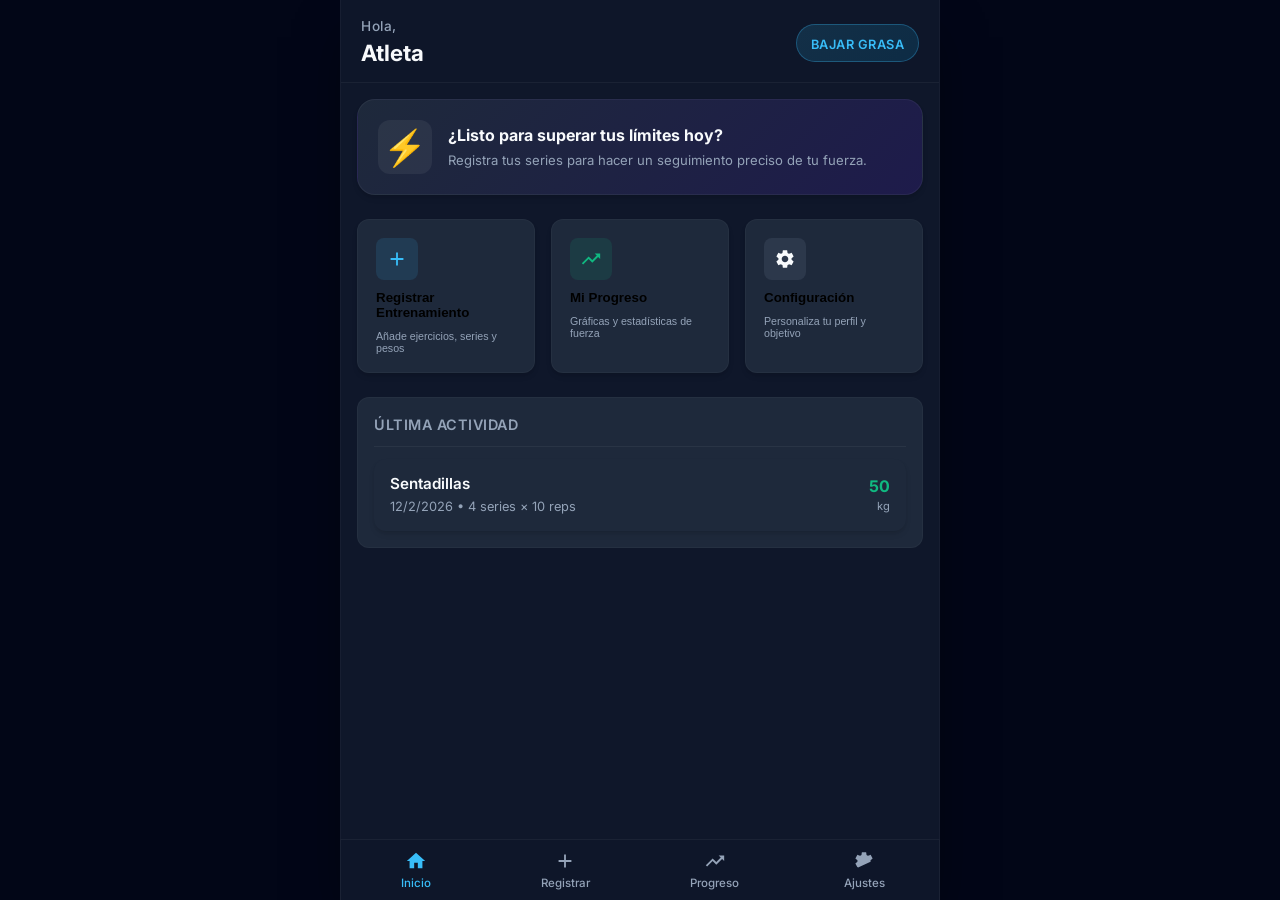
==== index.html @ 79e80cea "build: initialize Android project structure Set up Android module configuration, WebView-based UI, a" ====
<!DOCTYPE html>
<html lang="es">
<head>
  <meta charset="UTF-8">
  <meta name="viewport: " content="width=device-width, initial-scale=1.0, maximum-scale=1.0, user-scalable=no, viewport-fit=cover">
  <title>Mi Entrenamiento</title>
  
  <!-- PWA Meta Tags -->
  <link rel="manifest" href="manifest.json">
  <meta name="theme-color" content="#0f172a">
  <meta name="apple-mobile-web-app-capable" content="yes">
  <meta name="apple-mobile-web-app-status-bar-style" content="black-translucent">
  <link rel="apple-touch-icon" href="icon-192.png">
  
  <!-- Estilos -->
  <link rel="stylesheet" href="styles.css">
  
  <!-- Google Fonts: Inter para un look moderno y limpio -->
  <link rel="preconnect" href="https://fonts.googleapis.com">
  <link rel="preconnect" href="https://fonts.gstatic.com" crossorigin>
  <link href="https://fonts.googleapis.com/css2?family=Inter:wght@300;400;500;600;700;800&display=swap" rel="stylesheet">
</head>
<body>

  <!-- App Shell -->
  <div class="app-container">
    
    <!-- Header Principal -->
    <header class="main-header">
      <div class="header-content">
        <div class="user-greeting">
          <span class="greeting-text">Hola,</span>
          <h1 id="header-user-name" class="user-name">Atleta</h1>
        </div>
        <div class="user-badge" id="header-user-badge">
          <span id="user-objective-badge">Ganar masa</span>
        </div>
      </div>
    </header>

    <!-- Pestañas de Navegación / Pantalla de Inicio -->
    <main class="app-main">
      
      <!-- VISTA INICIO -->
      <section id="view-inicio" class="view active">
        <div class="welcome-card">
          <div class="welcome-icon">⚡</div>
          <div class="welcome-text">
            <h2>¿Listo para superar tus límites hoy?</h2>
            <p>Registra tus series para hacer un seguimiento preciso de tu fuerza.</p>
          </div>
        </div>

        <div class="menu-grid">
          <button class="menu-card" onclick="switchView('view-registrar')">
            <div class="card-icon register-icon">
              <svg xmlns="http://www.w3.org/2000/svg" viewBox="0 0 24 24" fill="currentColor">
                <path d="M19 13h-6v6h-2v-6H5v-2h6V5h2v6h6v2z"/>
              </svg>
            </div>
            <h3>Registrar Entrenamiento</h3>
            <p>Añade ejercicios, series y pesos</p>
          </button>

          <button class="menu-card" onclick="switchView('view-progreso')">
            <div class="card-icon progress-icon">
              <svg xmlns="http://www.w3.org/2000/svg" viewBox="0 0 24 24" fill="currentColor">
                <path d="M16 6l2.29 2.29-4.88 4.88-4-4L2 16.59 3.41 18l6-6 4 4 6.3-6.29L22 12V6h-6z"/>
              </svg>
            </div>
            <h3>Mi Progreso</h3>
            <p>Gráficas y estadísticas de fuerza</p>
          </button>

          <button class="menu-card" onclick="switchView('view-configuracion')">
            <div class="card-icon config-icon">
              <svg xmlns="http://www.w3.org/2000/svg" viewBox="0 0 24 24" fill="currentColor">
                <path d="M19.14 12.94c.04-.3.06-.61.06-.94 0-.32-.02-.64-.07-.94l2.03-1.58c.18-.14.23-.41.12-.61l-1.92-3.32c-.12-.22-.37-.29-.59-.22l-2.39.96c-.5-.38-1.03-.7-1.62-.94l-.36-2.54c-.04-.24-.24-.41-.48-.41h-3.84c-.24 0-.43.17-.47.41l-.36 2.54c-.59.24-1.13.57-1.62.94l-2.39-.96c-.22-.08-.47 0-.59.22L2.74 8.87c-.12.21-.08.47.12.61l2.03 1.58c-.05.3-.09.63-.09.94s.02.64.07.94l-2.03 1.58c-.18.14-.23.41-.12.61l1.92 3.32c.12.22.37.29.59.22l2.39-.96c.5.38 1.03.7 1.62.94l.36 2.54c.05.24.24.41.48.41h3.84c.24 0 .44-.17.47-.41l.36-2.54c.59-.24 1.13-.56 1.62-.94l2.39.96c.22.08.47 0 .59-.22l1.92-3.32c.12-.22.07-.47-.12-.61l-2.01-1.58zM12 15.6c-1.98 0-3.6-1.62-3.6-3.6s1.62-3.6 3.6-3.6 3.6 1.62 3.6 3.6-1.62 3.6-3.6 3.6z"/>
              </svg>
            </div>
            <h3>Configuración</h3>
            <p>Personaliza tu perfil y objetivo</p>
          </button>
        </div>

        <!-- Resumen rápido de la última actividad -->
        <div class="recent-box">
          <div class="box-header">
            <h4>Última Actividad</h4>
          </div>
          <div id="quick-recent-workout" class="quick-status-empty">
            No hay entrenamientos registrados aún. ¡Registra el primero!
          </div>
        </div>
      </section>

      <!-- VISTA REGISTRAR -->
      <section id="view-registrar" class="view">
        <div class="section-nav">
          <button class="btn-back" onclick="switchView('view-inicio')">
            <svg xmlns="http://www.w3.org/2000/svg" viewBox="0 0 24 24" fill="currentColor" width="24" height="24">
              <path d="M20 11H7.83l5.59-5.59L12 4l-8 8 8 8 1.41-1.41L7.83 13H20v-2z"/>
            </svg>
            <span>Atrás</span>
          </button>
          <h2>Nuevo Registro</h2>
        </div>

        <form id="workout-form" class="custom-form">
          <div class="form-group">
            <label for="workout-type">Ejercicio o Grupo Muscular</label>
            <input type="text" id="workout-type" placeholder="Ej. Press Banca, Sentadillas, Espalda" required list="exercise-suggestions">
            <datalist id="exercise-suggestions">
              <option value="Sentadillas">
              <option value="Press de Banca">
              <option value="Peso Muerto">
              <option value="Dominadas">
              <option value="Prensa de Piernas">
              <option value="Press Militar">
              <option value="Curl de Bíceps">
              <option value="Extensión de Tríceps">
              <option value="Remo con Barra">
              <option value="Zancadas">
            </datalist>
          </div>

          <div class="form-row">
            <div class="form-group">
              <label for="workout-sets">Series</label>
              <input type="number" id="workout-sets" min="1" max="20" value="4" required>
            </div>
            <div class="form-group">
              <label for="workout-reps">Reps (Promedio)</label>
              <input type="number" id="workout-reps" min="1" max="100" value="10" required>
            </div>
            <div class="form-group">
              <label for="workout-weight">Peso (kg)</label>
              <input type="number" id="workout-weight" min="0" max="1000" step="0.5" value="60" required>
            </div>
          </div>

          <div class="form-group">
            <label for="workout-notes">Notas / Observaciones</label>
            <textarea id="workout-notes" rows="2" placeholder="Ej. Sentí buena congestión, subir peso la próxima semana"></textarea>
          </div>

          <button type="submit" class="btn-primary">
            <span>Guardar Entrenamiento</span>
            <svg xmlns="http://www.w3.org/2000/svg" viewBox="0 0 24 24" fill="currentColor" width="20" height="20">
              <path d="M9 16.17L4.83 12l-1.42 1.41L9 19 21 7l-1.41-1.41z"/>
            </svg>
          </button>
        </form>

        <div class="records-container">
          <h3 class="container-title">Historial Reciente</h3>
          <div id="workout-list" class="list-placeholder">
            <!-- Los registros se inyectarán aquí dinámicamente -->
          </div>
        </div>
      </section>

      <!-- VISTA PROGRESO -->
      <section id="view-progreso" class="view">
        <div class="section-nav">
          <button class="btn-back" onclick="switchView('view-inicio')">
            <svg xmlns="http://www.w3.org/2000/svg" viewBox="0 0 24 24" fill="currentColor" width="24" height="24">
              <path d="M20 11H7.83l5.59-5.59L12 4l-8 8 8 8 1.41-1.41L7.83 13H20v-2z"/>
            </svg>
            <span>Atrás</span>
          </button>
          <h2>Mi Progreso</h2>
        </div>

        <div class="chart-card">
          <div class="chart-header">
            <h3>Evolución de Cargas</h3>
            <select id="chart-exercise-filter" class="chart-select">
              <option value="all">Todos los Ejercicios</option>
            </select>
          </div>
          
          <div class="canvas-wrapper">
            <canvas id="progress-canvas"></canvas>
            <div id="no-chart-data" class="chart-empty-msg">
              Registra diferentes entrenamientos para trazar tu gráfica de progreso.
            </div>
          </div>
          <div class="chart-legend">
            <span class="legend-item"><span class="dot primary"></span> Carga Máxima (kg)</span>
            <span class="legend-item"><span class="dot secondary"></span> Volumen (Series × Reps)</span>
          </div>
        </div>

        <!-- Estadísticas -->
        <div class="stats-grid">
          <div class="stat-card">
            <span class="stat-label">Total Entrenamientos</span>
            <span id="stat-total-workouts" class="stat-value">0</span>
          </div>
          <div class="stat-card">
            <span class="stat-label">Carga Máxima</span>
            <span id="stat-max-weight" class="stat-value">0 kg</span>
          </div>
        </div>

        <div class="danger-zone">
          <h3>Borrar Datos</h3>
          <p>Esta acción eliminará de forma permanente todo tu historial de entrenamiento y configuración local.</p>
          <button id="btn-clear-data" class="btn-danger">
            <svg xmlns="http://www.w3.org/2000/svg" viewBox="0 0 24 24" fill="currentColor" width="18" height="18">
              <path d="M6 19c0 1.1.9 2 2 2h8c1.1 0 2-.9 2-2V7H6v12zM19 4h-3.5l-1-1h-5l-1 1H5v2h14V4z"/>
            </svg>
            <span>Reiniciar Todos los Datos</span>
          </button>
        </div>
      </section>

      <!-- VISTA CONFIGURACION -->
      <section id="view-configuracion" class="view">
        <div class="section-nav">
          <button class="btn-back" onclick="switchView('view-inicio')">
            <svg xmlns="http://www.w3.org/2000/svg" viewBox="0 0 24 24" fill="currentColor" width="24" height="24">
              <path d="M20 11H7.83l5.59-5.59L12 4l-8 8 8 8 1.41-1.41L7.83 13H20v-2z"/>
            </svg>
            <span>Atrás</span>
          </button>
          <h2>Configuración</h2>
        </div>

        <form id="config-form" class="custom-form">
          <div class="form-group">
            <label for="user-name-input">Nombre del Deportista / Cliente</label>
            <input type="text" id="user-name-input" placeholder="Tu nombre o Nickname" required>
          </div>

          <div class="form-group">
            <label>Objetivo de Entrenamiento</label>
            <div class="radio-selectors">
              <label class="radio-card">
                <input type="radio" name="user-objective" value="Bajar grasa" checked>
                <div class="radio-content">
                  <span class="radio-emoji">💪</span>
                  <div class="radio-txt">
                    <span class="radio-title">Bajar grasa</span>
                    <span class="radio-desc">Déficit calórico, tonificación muscular extrema</span>
                  </div>
                </div>
              </label>

              <label class="radio-card">
                <input type="radio" name="user-objective" value="Ganar masa">
                <div class="radio-content">
                  <span class="radio-emoji">🔥</span>
                  <div class="radio-txt">
                    <span class="radio-title">Ganar masa muscular</span>
                    <span class="radio-desc">Superavit calórico, hipertrofia enfocada</span>
                  </div>
                </div>
              </label>

              <label class="radio-card">
                <input type="radio" name="user-objective" value="Tonificar">
                <div class="radio-content">
                  <span class="radio-emoji">✨</span>
                  <div class="radio-txt">
                    <span class="radio-title">Tonificar y Fuerza</span>
                    <span class="radio-desc">Mantenimiento de grasa, ganancia de potencia</span>
                  </div>
                </div>
              </label>
            </div>
          </div>

          <button type="submit" class="btn-primary">
            <span>Guardar Configuración</span>
            <svg xmlns="http://www.w3.org/2000/svg" viewBox="0 0 24 24" fill="currentColor" width="20" height="20">
              <path d="M9 16.17L4.83 12l-1.42 1.41L9 19 21 7l-1.41-1.41z"/>
            </svg>
          </button>
        </form>

        <div class="about-card">
          <h4>Acerca de la App</h4>
          <p>Entrenamiento Tracker PWA. Funciona 100% offline y almacena localmente todos tus registros de forma segura.</p>
          <div class="pwa-badge">Versión 1.1.0 • PWA Autónoma</div>
        </div>
      </section>

    </main>

    <!-- Barra de Navegación Nav-Bar Inferior Móvil -->
    <nav class="bottom-nav">
      <button class="nav-item active" id="nav-inicio" onclick="switchView('view-inicio')">
        <svg xmlns="http://www.w3.org/2000/svg" viewBox="0 0 24 24" fill="currentColor" class="nav-icon">
          <path d="M10 20v-6h4v6h5v-8h3L12 3 2 12h3v8z"/>
        </svg>
        <span>Inicio</span>
      </button>
      <button class="nav-item" id="nav-registrar" onclick="switchView('view-registrar')">
        <svg xmlns="http://www.w3.org/2000/svg" viewBox="0 0 24 24" fill="currentColor" class="nav-icon">
          <path d="M19 13h-6v6h-2v-6H5v-2h6V5h2v6h6v2z"/>
        </svg>
        <span>Registrar</span>
      </button>
      <button class="nav-item" id="nav-progreso" onclick="switchView('view-progreso')">
        <svg xmlns="http://www.w3.org/2000/svg" viewBox="0 0 24 24" fill="currentColor" class="nav-icon">
          <path d="M16 6l2.29 2.29-4.88 4.88-4-4L2 16.59 3.41 18l6-6 4 4 6.3-6.29L22 12V6h-6z"/>
        </svg>
        <span>Progreso</span>
      </button>
      <button class="nav-item" id="nav-configuracion" onclick="switchView('view-configuracion')">
        <svg xmlns="http://www.w3.org/2000/svg" viewBox="0 0 24 24" fill="currentColor" class="nav-icon">
          <path d="M19.14 12.94c.04-.3.06-.61.06-.94 0-.32-.02-.64-.07-.94l2.03-1.58c.18-.14.23-.41.12-.61l-1.92-3.32c-.12-.22-.37-.29-.59-.22l-2.39.96c-.5-.38-1.03-.7-1.62-.94l-.36-2.54c-.04-.24-.24-.41-.48-.41h-3.84c-.24 0-.43.17-.47.41l-.36 2.54c-.59.24-1.13.57-1.62.94l-2.39-.96c-.22-.08-.47 0-.59.22L2.74 8.87c-.12.21-.08.47.12.61l2.03 1.58c-.05.3-.09.63-.09.94s.02.64.07.94l-2.03 1.58c-.18.14-.23.41-.12.61l1.92 3.32.37.29c.22-.08.47 0 .59.22O"/>
        </svg>
        <span>Ajustes</span>
      </button>
    </nav>
  </div>

  <script src="app.js"></script>
</body>
</html>
---- styles.css ----
/* ==========================================================================
   FITNESS TRACKER - ESTILOS PRINCIPALES
   ========================================================================== */

:root {
  --color-bg: #0f172a;       /* Slate 900 */
  --color-bg-card: #1e293b;  /* Slate 800 */
  --color-bg-input: #334155; /* Slate 700 */
  --color-border: #475569;   /* Slate 600 */
  --color-text-primary: #f8fafc; /* Slate 50 */
  --color-text-secondary: #94a3b8; /* Slate 400 */
  
  --color-primary: #38bdf8;  /* Sky 400 */
  --color-primary-dark: #0ea5e9; /* Sky 500 */
  --color-accent: #10b981;   /* Emerald 500 */
  --color-danger: #ef4444;   /* Red 500 */
  --color-danger-hover: #dc2626; /* Red 600 */
  
  --font-family: 'Inter', -apple-system, BlinkMacSystemFont, "Segoe UI", Roboto, Helvetica, Arial, sans-serif;
  --radius-sm: 8px;
  --radius-md: 12px;
  --radius-lg: 18px;
  --transition: all 0.25s cubic-bezier(0.4, 0, 0.2, 1);
  --shadow: 0 4px 6px -1px rgb(0 0 0 / 0.1), 0 2px 4px -2px rgb(0 0 0 / 0.1);
}

/* Reset general */
* {
  box-sizing: border-box;
  margin: 0;
  padding: 0;
  -webkit-tap-highlight-color: transparent; /* Quita el destello al pulsar en celulares */
}

body {
  font-family: var(--font-family);
  background-color: var(--color-bg);
  color: var(--color-text-primary);
  line-height: 1.5;
  width: 100vw;
  overflow-x: hidden;
  display: flex;
  justify-content: center;
}

/* App Wrapper */
.app-container {
  display: flex;
  flex-direction: column;
  width: 100%;
  max-width: 600px; /* Limita el ancho para pantallas grandes */
  min-height: 100vh;
  padding-bottom: 74px; /* Espacio para barra de navegación inferior */
  position: relative;
}

/* Header */
.main-header {
  background-color: rgba(15, 23, 42, 0.85);
  backdrop-filter: blur(8px);
  border-bottom: 1px solid rgba(255, 255, 255, 0.05);
  padding: 16px 20px 12px;
  position: sticky;
  top: 0;
  z-index: 100;
}

.header-content {
  display: flex;
  justify-content: space-between;
  align-items: center;
}

.user-greeting {
  display: flex;
  flex-direction: column;
}

.greeting-text {
  font-size: 0.85em;
  color: var(--color-text-secondary);
  font-weight: 500;
  letter-spacing: 0.5px;
}

.user-name {
  font-size: 1.4em;
  font-weight: 700;
  color: var(--color-text-primary);
}

.user-badge {
  background: linear-gradient(135deg, rgba(56, 189, 248, 0.15) 0%, rgba(14, 165, 233, 0.15) 100%);
  border: 1px solid rgba(56, 189, 248, 0.3);
  padding: 6px 14px;
  border-radius: 999px;
}

.user-badge span {
  font-size: 0.8em;
  font-weight: 600;
  color: var(--color-primary);
  text-transform: uppercase;
  letter-spacing: 0.5px;
}

/* Contenedor Main */
.app-main {
  flex: 1;
  padding: 16px;
  overflow-y: auto;
}

/* Control de Vistas */
.view {
  display: none;
  opacity: 0;
  transform: translateY(10px);
  transition: var(--transition);
}

.view.active {
  display: block;
  opacity: 1;
  transform: translateY(0);
}

/* Vista Inicio: Tarjeta de bienvenida */
.welcome-card {
  background: linear-gradient(135deg, var(--color-bg-card) 0%, #1e1b4b 100%);
  border: 1px solid rgba(255, 255, 255, 0.05);
  padding: 20px;
  border-radius: var(--radius-lg);
  margin-bottom: 24px;
  display: flex;
  align-items: center;
  gap: 16px;
  box-shadow: var(--shadow);
}

.welcome-icon {
  font-size: 2.2em;
  width: 54px;
  height: 54px;
  background-color: rgba(255, 255, 255, 0.06);
  border-radius: var(--radius-md);
  display: flex;
  align-items: center;
  justify-content: center;
}

.welcome-text h2 {
  font-size: 1em;
  font-weight: 700;
  margin-bottom: 4px;
}

.welcome-text p {
  font-size: 0.82em;
  color: var(--color-text-secondary);
}

/* Rejilla de Menú */
.menu-grid {
  display: grid;
  grid-template-columns: 1fr;
  gap: 16px;
  margin-bottom: 24px;
}

.menu-card {
  background-color: var(--color-bg-card);
  border: 1px solid rgba(255, 255, 255, 0.03);
  padding: 18px;
  border-radius: var(--radius-md);
  text-align: left;
  cursor: pointer;
  transition: var(--transition);
  display: flex;
  flex-direction: column;
  gap: 10px;
  box-shadow: var(--shadow);
}

.menu-card:active {
  transform: scale(0.97);
  background-color: var(--color-bg-input);
}

.card-icon {
  width: 42px;
  height: 42px;
  border-radius: var(--radius-sm);
  display: flex;
  align-items: center;
  justify-content: center;
}

.card-icon svg {
  width: 22px;
  height: 22px;
}

.register-icon {
  background-color: rgba(56, 189, 248, 0.12);
  color: var(--color-primary);
}

.progress-icon {
  background-color: rgba(16, 185, 129, 0.12);
  color: var(--color-accent);
}

.config-icon {
  background-color: rgba(148, 163, 184, 0.12);
  color: var(--color-text-primary);
}

.menu-card h3 {
  font-size: 1em;
  font-weight: 600;
}

.menu-card p {
  font-size: 0.8em;
  color: var(--color-text-secondary);
}

/* Caja de actividad reciente */
.recent-box {
  background-color: var(--color-bg-card);
  border-radius: var(--radius-md);
  border: 1px solid rgba(255, 255, 255, 0.03);
  padding: 16px;
}

.box-header {
  border-bottom: 1px solid rgba(255, 255, 255, 0.05);
  padding-bottom: 10px;
  margin-bottom: 12px;
}

.box-header h4 {
  font-size: 0.9em;
  font-weight: 600;
  text-transform: uppercase;
  color: var(--color-text-secondary);
  letter-spacing: 0.5px;
}

.quick-status-empty {
  font-size: 0.85em;
  color: var(--color-text-secondary);
  text-align: center;
  padding: 12px;
}

/* Nav de Secciones */
.section-nav {
  display: flex;
  align-items: center;
  gap: 12px;
  margin-bottom: 20px;
}

.btn-back {
  background-color: var(--color-bg-card);
  border: 1px solid rgba(255, 255, 255, 0.05);
  color: var(--color-text-primary);
  padding: 8px 12px;
  border-radius: var(--radius-sm);
  font-size: 0.8em;
  font-weight: 500;
  cursor: pointer;
  display: flex;
  align-items: center;
  gap: 6px;
  transition: var(--transition);
}

.btn-back:active {
  background-color: var(--color-bg-input);
}

.btn-back svg {
  fill: var(--color-text-primary);
  width: 16px;
  height: 16px;
}

.section-nav h2 {
  font-size: 1.25em;
  font-weight: 700;
}

/* Formularios */
.custom-form {
  background-color: var(--color-bg-card);
  border-radius: var(--radius-md);
  padding: 20px;
  box-shadow: var(--shadow);
  margin-bottom: 24px;
}

.form-group {
  margin-bottom: 16px;
  display: flex;
  flex-direction: column;
  gap: 6px;
}

.form-group label {
  font-size: 0.82em;
  font-weight: 500;
  color: var(--color-text-secondary);
}

.form-group input,
.form-group textarea,
.form-group select {
  background-color: var(--color-bg-input);
  border: 1px solid rgba(255, 255, 255, 0.05);
  color: var(--color-text-primary);
  font-family: var(--font-family);
  font-size: 0.95em;
  padding: 12px 14px;
  border-radius: var(--radius-sm);
  outline: none;
  width: 100%;
  transition: var(--transition);
}

.form-group input:focus,
.form-group textarea:focus,
.form-group select:focus {
  border-color: var(--color-primary);
  box-shadow: 0 0 0 3px rgba(56, 189, 248, 0.15);
}

.form-row {
  display: grid;
  grid-template-columns: 1fr 1fr 1fr;
  gap: 10px;
}

/* Botones */
.btn-primary {
  background: linear-gradient(135deg, var(--color-primary) 0%, var(--color-primary-dark) 100%);
  color: #000;
  font-weight: 700;
  font-size: 0.95em;
  padding: 14px;
  border: none;
  border-radius: var(--radius-sm);
  cursor: pointer;
  display: flex;
  align-items: center;
  justify-content: center;
  gap: 10px;
  width: 100%;
  box-shadow: 0 4px 10px rgba(56, 189, 248, 0.15);
  transition: var(--transition);
}

.btn-primary svg {
  fill: #000;
}

.btn-primary:active {
  transform: translateY(1px);
  filter: brightness(0.9);
}

/* Lista de registros */
.records-container {
  margin-top: 12px;
}

.container-title {
  font-size: 0.95em;
  font-weight: 600;
  margin-bottom: 12px;
  color: var(--color-text-secondary);
}

.list-placeholder {
  display: flex;
  flex-direction: column;
  gap: 10px;
}

.workout-item {
  background-color: var(--color-bg-card);
  border-radius: var(--radius-md);
  padding: 14px 16px;
  display: flex;
  justify-content: space-between;
  align-items: center;
  box-shadow: var(--shadow);
}

.item-info {
  display: flex;
  flex-direction: column;
  gap: 2px;
}

.item-title {
  font-weight: 600;
  font-size: 0.95em;
}

.item-meta {
  font-size: 0.8em;
  color: var(--color-text-secondary);
}

.item-notes {
  font-size: 0.76em;
  color: var(--color-primary);
  margin-top: 4px;
  font-style: italic;
}

.item-metrics {
  text-align: right;
  font-size: 1em;
  font-weight: 700;
  color: var(--color-accent);
}

.item-metrics span {
  font-size: 0.7em;
  color: var(--color-text-secondary);
  font-weight: 400;
  display: block;
}

.no-workouts {
  text-align: center;
  padding: 30px;
  background-color: var(--color-bg-card);
  border-radius: var(--radius-md);
  font-size: 0.85em;
  color: var(--color-text-secondary);
  border: 1px dashed rgba(255, 255, 255, 0.05);
}

/* Gráfico */
.chart-card {
  background-color: var(--color-bg-card);
  border-radius: var(--radius-md);
  padding: 16px;
  box-shadow: var(--shadow);
  margin-bottom: 20px;
}

.chart-header {
  display: flex;
  justify-content: space-between;
  align-items: center;
  margin-bottom: 16px;
}

.chart-header h3 {
  font-size: 0.95em;
  font-weight: 600;
}

.chart-select {
  background-color: var(--color-bg-input);
  border: 1px solid rgba(255, 255, 255, 0.05);
  color: var(--color-text-primary);
  font-size: 0.8em;
  padding: 6px 10px;
  border-radius: var(--radius-sm);
  outline: none;
  cursor: pointer;
}

.canvas-wrapper {
  position: relative;
  width: 100%;
  height: 200px;
}

canvas {
  width: 100%;
  height: 100%;
}

.chart-empty-msg {
  position: absolute;
  top: 0;
  left: 0;
  width: 100%;
  height: 100%;
  display: flex;
  align-items: center;
  justify-content: center;
  background-color: rgba(30, 41, 59, 0.95);
  font-size: 0.8em;
  color: var(--color-text-secondary);
  text-align: center;
  padding: 20px;
  border-radius: var(--radius-sm);
  box-sizing: border-box;
}

.chart-legend {
  display: flex;
  justify-content: center;
  gap: 16px;
  font-size: 0.72em;
  color: var(--color-text-secondary);
  margin-top: 12px;
}

.legend-item {
  display: flex;
  align-items: center;
  gap: 6px;
}

.dot {
  width: 8px;
  height: 8px;
  border-radius: 50%;
  display: inline-block;
}

.dot.primary {
  background-color: var(--color-primary);
}

.dot.secondary {
  background-color: var(--color-accent);
}

/* Stats */
.stats-grid {
  display: grid;
  grid-template-columns: 1fr 1fr;
  gap: 12px;
  margin-bottom: 24px;
}

.stat-card {
  background-color: var(--color-bg-card);
  padding: 16px;
  border-radius: var(--radius-md);
  display: flex;
  flex-direction: column;
  gap: 4px;
  box-shadow: var(--shadow);
}

.stat-label {
  font-size: 0.75em;
  color: var(--color-text-secondary);
  font-weight: 500;
}

.stat-value {
  font-size: 1.3em;
  font-weight: 700;
  color: var(--color-primary);
}

/* Zona de peligro */
.danger-zone {
  background-color: rgba(239, 68, 68, 0.04);
  border: 1px solid rgba(239, 68, 68, 0.15);
  border-radius: var(--radius-md);
  padding: 16px;
}

.danger-zone h3 {
  font-size: 0.9em;
  font-weight: 600;
  color: var(--color-danger);
  margin-bottom: 4px;
}

.danger-zone p {
  font-size: 0.78em;
  color: var(--color-text-secondary);
  margin-bottom: 12px;
}

.btn-danger {
  background-color: var(--color-danger);
  color: #fff;
  border: none;
  font-weight: 600;
  font-size: 0.85em;
  padding: 10px 14px;
  border-radius: var(--radius-sm);
  cursor: pointer;
  display: flex;
  align-items: center;
  justify-content: center;
  gap: 8px;
  transition: var(--transition);
}

.btn-danger:active {
  background-color: var(--color-danger-hover);
}

.btn-danger svg {
  fill: #fff;
}

/* Controles Radio Custom (Objetivos) */
.radio-selectors {
  display: flex;
  flex-direction: column;
  gap: 10px;
}

.radio-card {
  cursor: pointer;
  position: relative;
}

.radio-card input {
  position: absolute;
  opacity: 0;
  width: 0;
  height: 0;
}

.radio-content {
  background-color: var(--color-bg-input);
  border: 1px solid rgba(255, 255, 255, 0.05);
  border-radius: var(--radius-md);
  padding: 14px;
  display: flex;
  align-items: center;
  gap: 12px;
  transition: var(--transition);
}

.radio-emoji {
  font-size: 1.4em;
  background-color: rgba(255, 255, 255, 0.05);
  padding: 8px;
  border-radius: var(--radius-sm);
  display: flex;
  align-items: center;
  justify-content: center;
}

.radio-txt {
  display: flex;
  flex-direction: column;
}

.radio-title {
  font-size: 0.88em;
  font-weight: 600;
}

.radio-desc {
  font-size: 0.74em;
  color: var(--color-text-secondary);
}

.radio-card input:checked + .radio-content {
  border-color: var(--color-primary);
  background-color: rgba(56, 189, 248, 0.05);
  box-shadow: 0 0 0 1px var(--color-primary);
}

.about-card {
  margin-top: 24px;
  text-align: center;
}

.about-card h4 {
  font-size: 0.85em;
  color: var(--color-text-secondary);
}

.about-card p {
  font-size: 0.78em;
  color: var(--color-text-secondary);
  margin: 6px 0 12px;
}

.pwa-badge {
  display: inline-block;
  font-size: 0.7em;
  font-weight: 600;
  background-color: var(--color-bg-input);
  padding: 4px 10px;
  border-radius: 999px;
  color: var(--color-accent);
}

/* Nav Bar Inferior */
.bottom-nav {
  position: fixed;
  bottom: 0;
  left: 50%;
  transform: translateX(-50%);
  width: 100%;
  max-width: 600px;
  background-color: rgba(15, 23, 42, 0.95);
  border-top: 1px solid rgba(255, 255, 255, 0.05);
  backdrop-filter: blur(10px);
  display: flex;
  justify-content: space-around;
  padding: 10px 0 calc(10px + env(safe-area-inset-bottom));
  z-index: 200;
}

.nav-item {
  background: none;
  border: none;
  color: var(--color-text-secondary);
  cursor: pointer;
  display: flex;
  flex-direction: column;
  align-items: center;
  gap: 4px;
  font-family: var(--font-family);
  font-size: 0.72em;
  font-weight: 500;
  flex: 1;
  transition: var(--transition);
}

.nav-icon {
  width: 22px;
  height: 22px;
  fill: var(--color-text-secondary);
  transition: var(--transition);
}

.nav-item.active {
  color: var(--color-primary);
}

.nav-item.active .nav-icon {
  fill: var(--color-primary);
}

/* Ajustes para tabletas y computadoras */
@media (min-width: 600px) {
  body {
    background-color: #020617; /* Slate 950 */
  }
  .app-container {
    background-color: var(--color-bg);
    border-left: 1px solid rgba(255, 255, 255, 0.03);
    border-right: 1px solid rgba(255, 255, 255, 0.03);
    box-shadow: 0 25px 50px -12px rgb(0 0 0 / 0.5);
  }
  .bottom-nav {
    border-left: 1px solid rgba(255, 255, 255, 0.05);
    border-right: 1px solid rgba(255, 255, 255, 0.05);
  }
  .menu-grid {
    grid-template-columns: 1fr 1fr 1fr;
  }
}
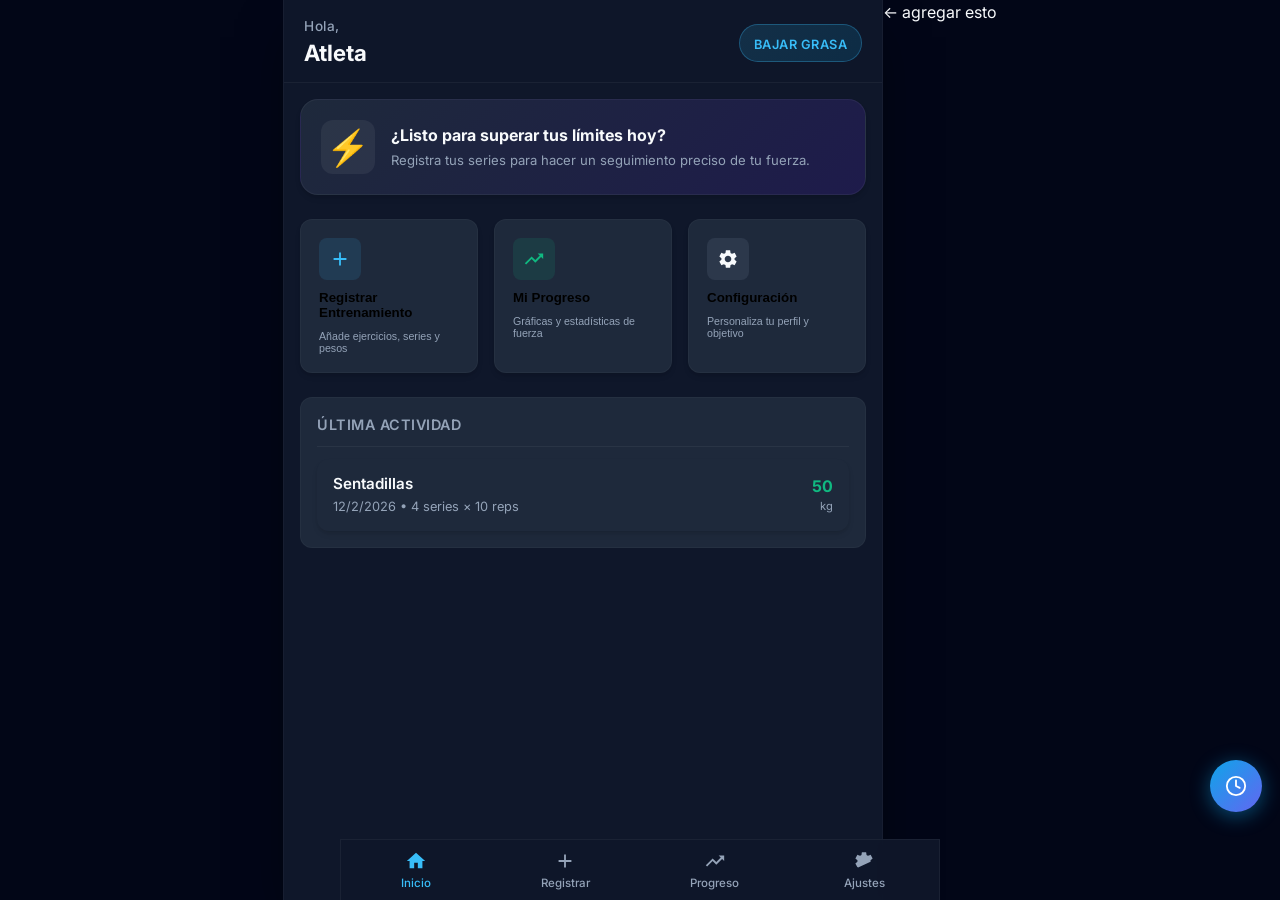
==== commit d95feb89: "Add timer.js script reference to index.html Added a new script reference for timer.js." ====
--- a/index.html
+++ b/index.html
@@ -318,6 +318,7 @@
     </nav>
   </div>
 
-  <script src="app.js"></script>
+  <script src="app.js"><script src="app.js"></script>
+<script src="timer.js"></script>  ← agregar esto
 </body>
 </html>
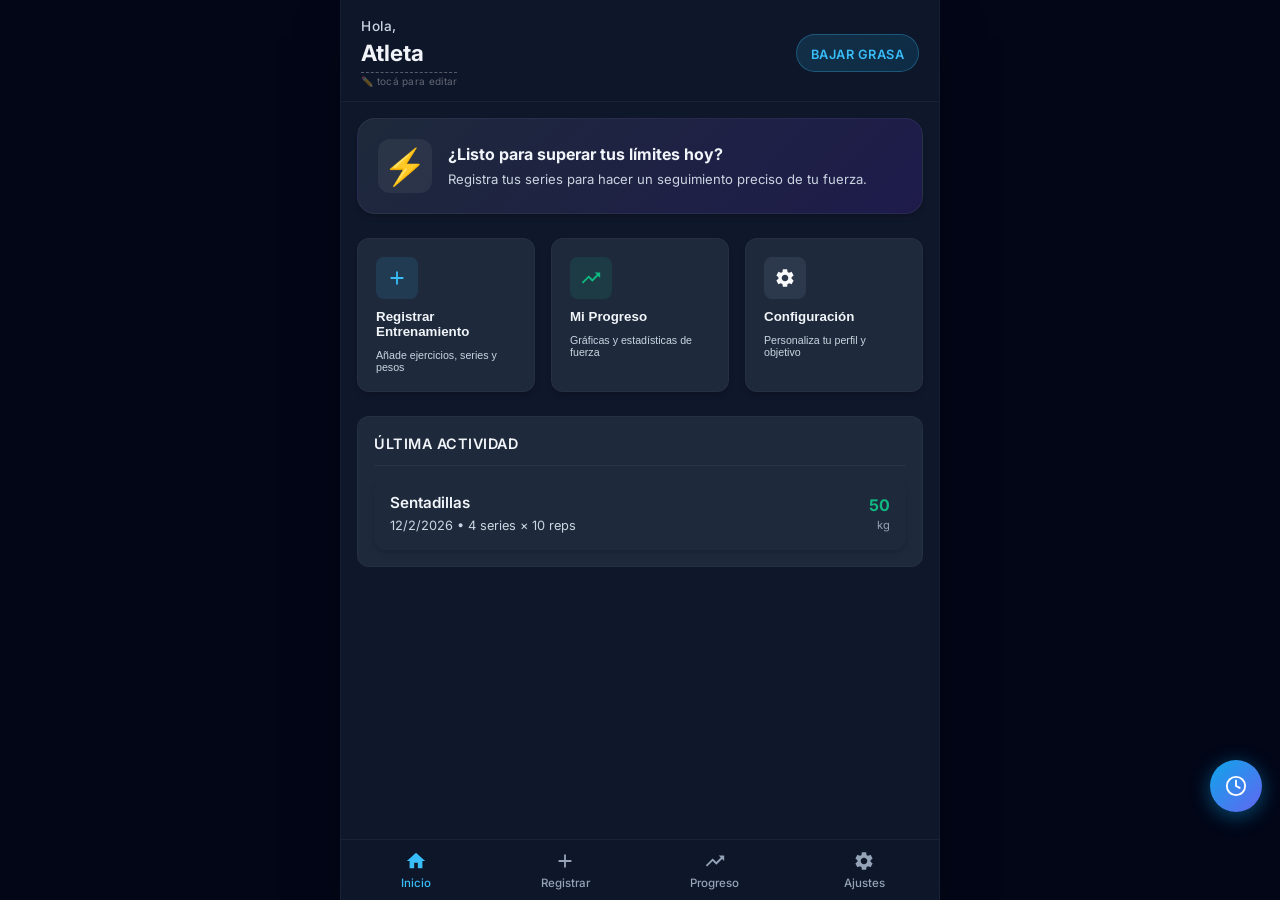
==== commit d17c7232: "Fix viewport meta tag and add inline editable name" ====
--- a/index.html
+++ b/index.html
@@ -2,7 +2,7 @@
 <html lang="es">
 <head>
   <meta charset="UTF-8">
-  <meta name="viewport: " content="width=device-width, initial-scale=1.0, maximum-scale=1.0, user-scalable=no, viewport-fit=cover">
+  <meta name="viewport" content="width=device-width, initial-scale=1.0, maximum-scale=1.0, user-scalable=no, viewport-fit=cover">
   <title>Mi Entrenamiento</title>
   
   <!-- PWA Meta Tags -->
@@ -15,14 +15,57 @@
   <!-- Estilos -->
   <link rel="stylesheet" href="styles.css">
   
-  <!-- Google Fonts: Inter para un look moderno y limpio -->
+  <!-- Google Fonts -->
   <link rel="preconnect" href="https://fonts.googleapis.com">
   <link rel="preconnect" href="https://fonts.gstatic.com" crossorigin>
   <link href="https://fonts.googleapis.com/css2?family=Inter:wght@300;400;500;600;700;800&display=swap" rel="stylesheet">
+
+  <style>
+    /* ── Fixes de contraste y altura ── */
+    html, body { height: 100%; }
+    .app-container { min-height: 100dvh; }
+
+    /* Nombre editable inline en el header */
+    #header-user-name {
+      cursor: pointer;
+      border-bottom: 1.5px dashed rgba(255,255,255,.3);
+      padding-bottom: 2px;
+      transition: border-color .2s;
+      outline: none;
+      min-width: 60px;
+      display: inline-block;
+    }
+    #header-user-name:focus {
+      border-bottom-color: #38bdf8;
+    }
+    #header-user-name:focus::after {
+      content: none;
+    }
+    .name-edit-hint {
+      font-size: 10px;
+      color: rgba(255,255,255,.35);
+      letter-spacing: .3px;
+      margin-top: 1px;
+      display: block;
+    }
+
+    /* Mejor contraste en textos secundarios */
+    .item-meta, .item-notes, .greeting-text,
+    .menu-card p, .radio-desc, .stat-label,
+    .about-card p, .danger-zone p,
+    .welcome-text p {
+      color: #cbd5e1 !important;
+    }
+    .menu-card h3, .stat-value, .item-title,
+    .welcome-text h2, h1, h2, h3, h4 {
+      color: #f1f5f9 !important;
+    }
+    label { color: #e2e8f0 !important; }
+    .pwa-badge { color: #94a3b8 !important; }
+  </style>
 </head>
 <body>
 
-  <!-- App Shell -->
   <div class="app-container">
     
     <!-- Header Principal -->
@@ -30,7 +73,14 @@
       <div class="header-content">
         <div class="user-greeting">
           <span class="greeting-text">Hola,</span>
-          <h1 id="header-user-name" class="user-name">Atleta</h1>
+          <h1
+            id="header-user-name"
+            class="user-name"
+            contenteditable="true"
+            spellcheck="false"
+            title="Tocá para editar tu nombre"
+          >Atleta</h1>
+          <span class="name-edit-hint">✏️ tocá para editar</span>
         </div>
         <div class="user-badge" id="header-user-badge">
           <span id="user-objective-badge">Ganar masa</span>
@@ -38,7 +88,6 @@
       </div>
     </header>
 
-    <!-- Pestañas de Navegación / Pantalla de Inicio -->
     <main class="app-main">
       
       <!-- VISTA INICIO -->
@@ -83,7 +132,6 @@
           </button>
         </div>
 
-        <!-- Resumen rápido de la última actividad -->
         <div class="recent-box">
           <div class="box-header">
             <h4>Última Actividad</h4>
@@ -154,9 +202,7 @@
 
         <div class="records-container">
           <h3 class="container-title">Historial Reciente</h3>
-          <div id="workout-list" class="list-placeholder">
-            <!-- Los registros se inyectarán aquí dinámicamente -->
-          </div>
+          <div id="workout-list" class="list-placeholder"></div>
         </div>
       </section>
 
@@ -179,7 +225,6 @@
               <option value="all">Todos los Ejercicios</option>
             </select>
           </div>
-          
           <div class="canvas-wrapper">
             <canvas id="progress-canvas"></canvas>
             <div id="no-chart-data" class="chart-empty-msg">
@@ -192,7 +237,6 @@
           </div>
         </div>
 
-        <!-- Estadísticas -->
         <div class="stats-grid">
           <div class="stat-card">
             <span class="stat-label">Total Entrenamientos</span>
@@ -247,7 +291,6 @@
                   </div>
                 </div>
               </label>
-
               <label class="radio-card">
                 <input type="radio" name="user-objective" value="Ganar masa">
                 <div class="radio-content">
@@ -258,7 +301,6 @@
                   </div>
                 </div>
               </label>
-
               <label class="radio-card">
                 <input type="radio" name="user-objective" value="Tonificar">
                 <div class="radio-content">
@@ -283,13 +325,13 @@
         <div class="about-card">
           <h4>Acerca de la App</h4>
           <p>Entrenamiento Tracker PWA. Funciona 100% offline y almacena localmente todos tus registros de forma segura.</p>
-          <div class="pwa-badge">Versión 1.1.0 • PWA Autónoma</div>
+          <div class="pwa-badge">Versión 1.2.0 • PWA Autónoma</div>
         </div>
       </section>
 
     </main>
 
-    <!-- Barra de Navegación Nav-Bar Inferior Móvil -->
+    <!-- Nav inferior -->
     <nav class="bottom-nav">
       <button class="nav-item active" id="nav-inicio" onclick="switchView('view-inicio')">
         <svg xmlns="http://www.w3.org/2000/svg" viewBox="0 0 24 24" fill="currentColor" class="nav-icon">
@@ -311,14 +353,37 @@
       </button>
       <button class="nav-item" id="nav-configuracion" onclick="switchView('view-configuracion')">
         <svg xmlns="http://www.w3.org/2000/svg" viewBox="0 0 24 24" fill="currentColor" class="nav-icon">
-          <path d="M19.14 12.94c.04-.3.06-.61.06-.94 0-.32-.02-.64-.07-.94l2.03-1.58c.18-.14.23-.41.12-.61l-1.92-3.32c-.12-.22-.37-.29-.59-.22l-2.39.96c-.5-.38-1.03-.7-1.62-.94l-.36-2.54c-.04-.24-.24-.41-.48-.41h-3.84c-.24 0-.43.17-.47.41l-.36 2.54c-.59.24-1.13.57-1.62.94l-2.39-.96c-.22-.08-.47 0-.59.22L2.74 8.87c-.12.21-.08.47.12.61l2.03 1.58c-.05.3-.09.63-.09.94s.02.64.07.94l-2.03 1.58c-.18.14-.23.41-.12.61l1.92 3.32.37.29c.22-.08.47 0 .59.22O"/>
+          <path d="M19.14 12.94c.04-.3.06-.61.06-.94 0-.32-.02-.64-.07-.94l2.03-1.58c.18-.14.23-.41.12-.61l-1.92-3.32c-.12-.22-.37-.29-.59-.22l-2.39.96c-.5-.38-1.03-.7-1.62-.94l-.36-2.54c-.04-.24-.24-.41-.48-.41h-3.84c-.24 0-.43.17-.47.41l-.36 2.54c-.59.24-1.13.57-1.62.94l-2.39-.96c-.22-.08-.47 0-.59.22L2.74 8.87c-.12.21-.08.47.12.61l2.03 1.58c-.05.3-.09.63-.09.94s.02.64.07.94l-2.03 1.58c-.18.14-.23.41-.12.61l1.92 3.32c.12.22.37.29.59.22l2.39-.96c.5.38 1.03.7 1.62.94l.36 2.54c.05.24.24.41.48.41h3.84c.24 0 .44-.17.47-.41l.36-2.54c.59-.24 1.13-.56 1.62-.94l2.39.96c.22.08.47 0 .59-.22l1.92-3.32c.12-.22.07-.47-.12-.61l-2.01-1.58zM12 15.6c-1.98 0-3.6-1.62-3.6-3.6s1.62-3.6 3.6-3.6 3.6 1.62 3.6 3.6-1.62 3.6-3.6 3.6z"/>
         </svg>
         <span>Ajustes</span>
       </button>
     </nav>
   </div>
 
-  <script src="app.js"><script src="app.js"></script>
-<script src="timer.js"></script>  ← agregar esto
+  <script src="app.js"></script>
+  <script src="timer.js"></script>
+
+  <!-- Nombre editable inline: guarda al perder foco o presionar Enter -->
+  <script>
+    (function() {
+      const el = document.getElementById('header-user-name');
+      if (!el) return;
+      function saveName() {
+        const name = el.textContent.trim();
+        if (!name) { el.textContent = 'Atleta'; return; }
+        // Actualizar perfil en app.js
+        if (typeof userProfile !== 'undefined') {
+          userProfile.name = name;
+          if (typeof saveProfile === 'function') saveProfile();
+        }
+        const inp = document.getElementById('user-name-input');
+        if (inp) inp.value = name;
+      }
+      el.addEventListener('blur', saveName);
+      el.addEventListener('keydown', (e) => {
+        if (e.key === 'Enter') { e.preventDefault(); el.blur(); }
+      });
+    })();
+  </script>
 </body>
 </html>
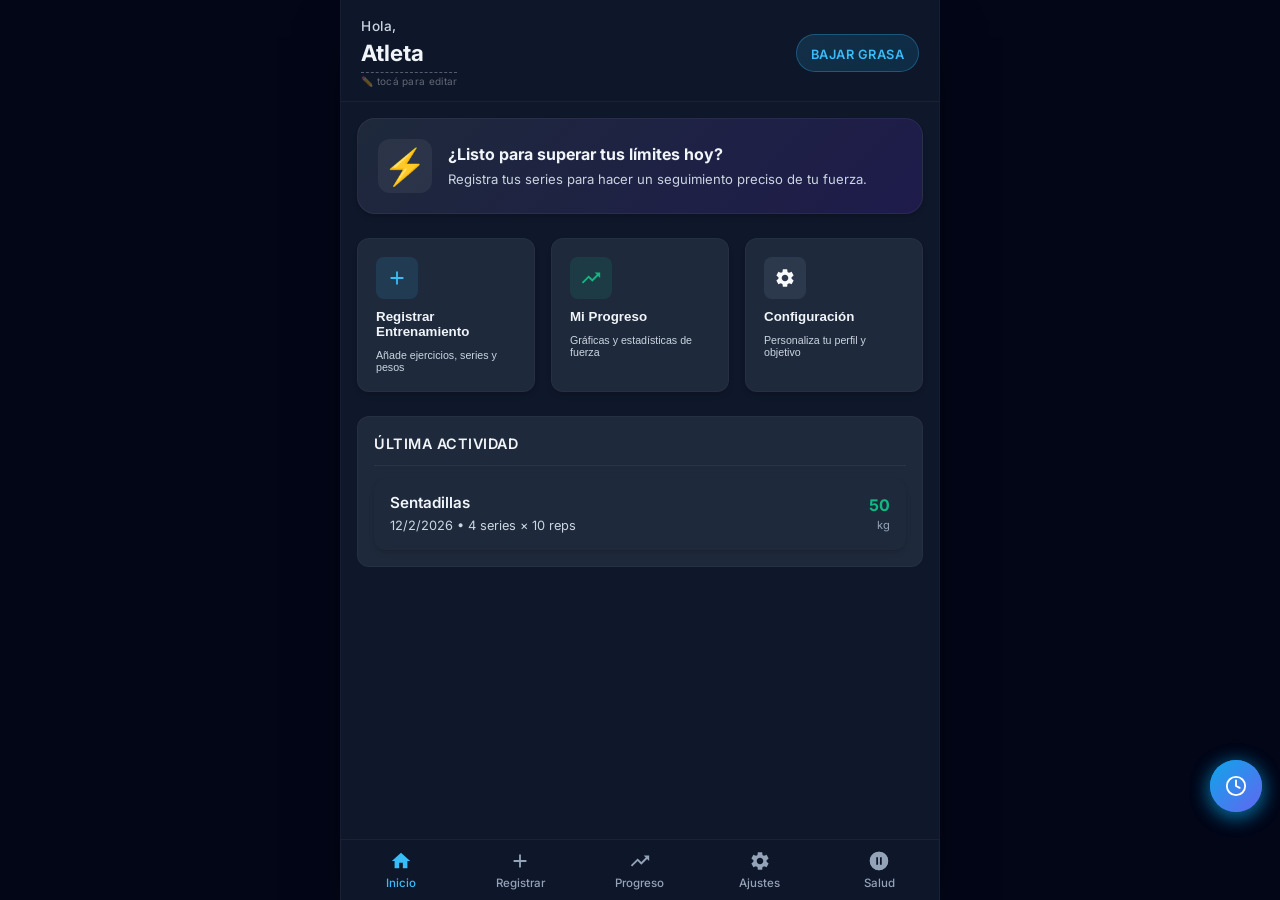
==== commit 9ba7d674: "Add multiple script tags to index.html" ====
--- a/index.html
+++ b/index.html
@@ -362,6 +362,7 @@
 
   <script src="app.js"></script>
   <script src="timer.js"></script>
+  <script src="features.js"></script>
 
   <!-- Nombre editable inline: guarda al perder foco o presionar Enter -->
   <script>
@@ -385,5 +386,10 @@
       });
     })();
   </script>
+  
+  <script src="app.js"></script>
+<script src="timer.js"></script>
+<script src="features.js"></script>
+<script src="salud.js"></script>
 </body>
 </html>
